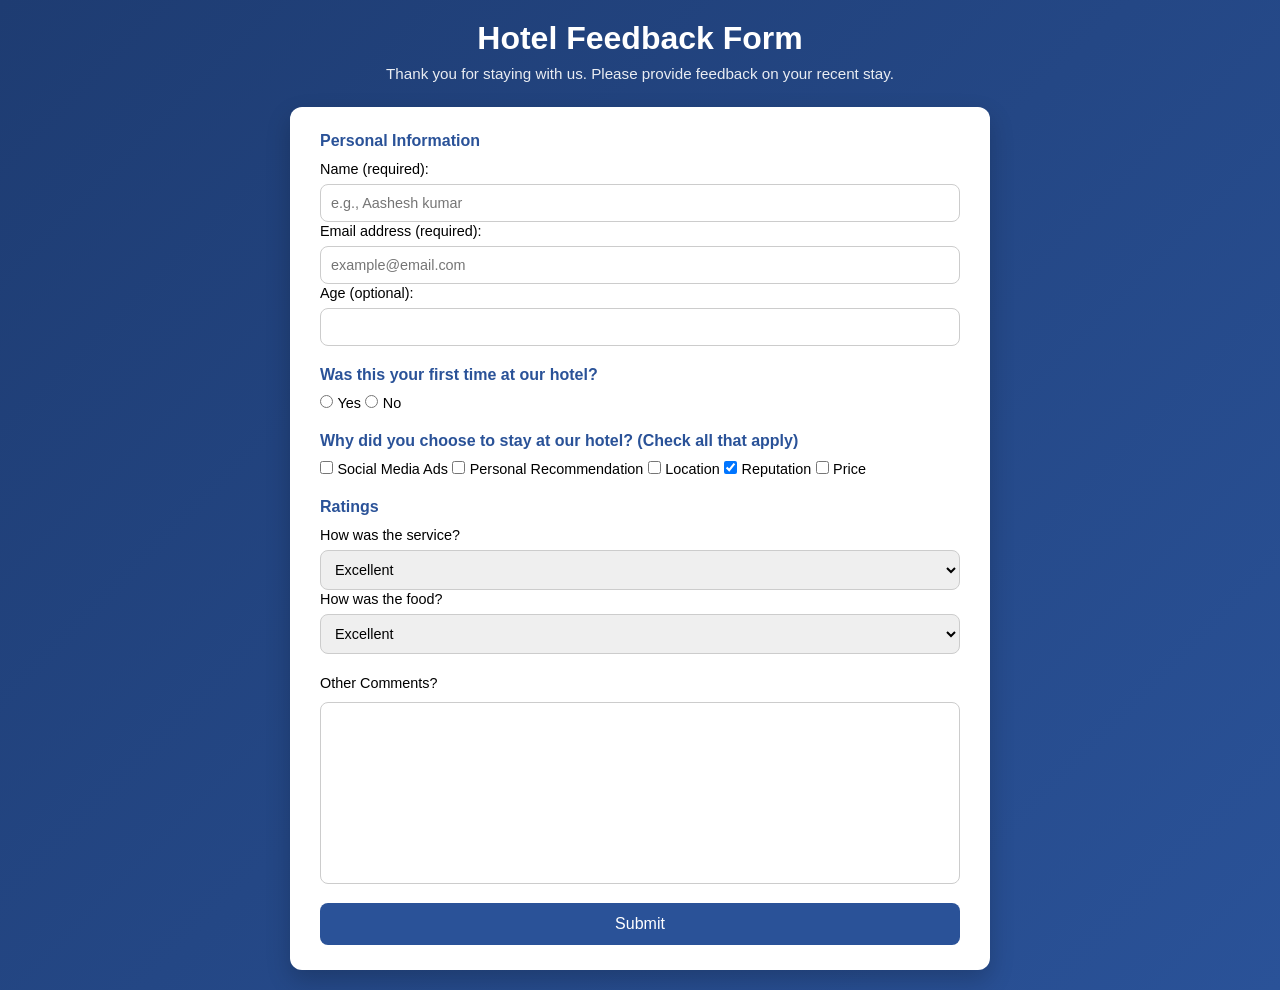
==== index.html @ 633caebf "Rename form.html to index.html" ====
<!DOCTYPE html>
<html lang="en">
  <head>
  <meta charset="UTF-8">
    <meta name="viewport" content="width=device-width, initial-scale=1.0">
    <title>Hotel Feedback Form</title>
  </head>
  <body>
    <header>
      <h1>Hotel Feedback Form</h1>
      <p>
        Thank you for staying with us. Please provide feedback on your recent
        stay.
      </p>
	  <link rel="stylesheet" href="style.css">
    </header>
    <main>
      <form method="POST" action="https://hotel-feedback.freecodecamp.org">
        <fieldset>
          <legend>Personal Information</legend>
          <label for="full-name">Name (required):</label>
          <input type="text" id="full-name" name="name" placeholder="e.g., Aashesh kumar" required size="20">

          <label for="email">Email address (required):</label>
          <input
            placeholder="example@email.com"
            required
            id="email"
            type="email"
            name="email"
            size="20"
          />
          <label for="age">Age (optional):</label>
          <input type="number" name="age" id="age" min="3" max="100" />
        </fieldset>

        <fieldset>
          <legend>Was this your first time at our hotel?</legend>
          <input id="yes-option" type="radio" name="hotel-stay" value="yes" />
          <label for="yes-option">Yes</label>
          <input id="no-option" type="radio" name="hotel-stay" value="no" />
          <label for="no-option">No</label>
        </fieldset>

        <fieldset>
          <legend>
            Why did you choose to stay at our hotel? (Check all that apply)
          </legend>

          <input type="checkbox" id="ads" name="choice" value="ads" />
          <label for="ads">Social Media Ads</label>

          <input
            type="checkbox"
            id="recommendation"
            name="choice"
            value="recommendation"
          />
          <label for="recommendation">Personal Recommendation</label>
          
          <input type="checkbox" id="location" name="choice" value="location" />
          <label for="location">Location</label>

          <input
            checked
            type="checkbox"
            id="reputation"
            name="choice"
            value="reputation"
          />
          <label for="reputation">Reputation</label>
          
          <input type="checkbox" id="price" name="choice" value="price" />
          <label for="price">Price</label>
        </fieldset>

        <fieldset>
          <legend>Ratings</legend>
          <label for="service">How was the service?</label>
          <select name="service" id="service">
            <option value="poor">Poor</option>
            <option value="satisfactory">Satisfactory</option>
            <option value="good">Good</option>
            <option value="very-good">Very Good</option>
            <option selected value="excellent">Excellent</option>
          </select>
		  
            <label for="food">How was the food?</label>
            <select name="food" id="food">
            <option value="poor">Poor</option>
            <option value="satisfactory">Satisfactory</option>
            <option value="good">Good</option>
            <option value="very-good">Very Good</option>
            <option selected value="excellent">Excellent</option>
          </select>
		  
         </fieldset>
		  
          <label for="comments">Other Comments?</label>
          <textarea id="comments" name="comments" cols="30" rows="10"></textarea>
          <button type="submit" >Submit</button>
		  
         </form>
          </main>
          </body>
          </html>
---- style.css ----
/* ===== Reset ===== */
    * {
      margin: 0;
      padding: 0;
      box-sizing: border-box;
    }

    /* ===== Body ===== */
    body {
      font-family: 'Segoe UI', Tahoma, Geneva, Verdana, sans-serif;
      background: linear-gradient(135deg, #1e3c72, #2a5298);
      min-height: 100vh;
      padding: 20px;
    }

    /* ===== Header ===== */
    header {
      text-align: center;
      color: #ffffff;
      margin-bottom: 25px;
    }

    header h1 {
      font-size: 2rem;
      margin-bottom: 8px;
    }

    header p {
      font-size: 0.95rem;
      opacity: 0.9;
    }

    /* ===== Main Container ===== */
    main {
      max-width: 700px;
      margin: auto;
      background: #ffffff;
      padding: 25px 30px;
      border-radius: 12px;
      box-shadow: 0 10px 25px rgba(0, 0, 0, 0.2);
    }

    /* ===== Fieldsets ===== */
    fieldset {
      border: none;
      margin-bottom: 20px;
    }

    legend {
      font-weight: 600;
      color: #2a5298;
      margin-bottom: 10px;
    }

    /* ===== Labels ===== */
    label {
      font-size: 0.9rem;
    }

    /* ===== Inputs ===== */
    input[type="text"],
    input[type="email"],
    input[type="number"],
    select,
    textarea {
      width: 100%;
      padding: 10px;
      margin-top: 6px;
      border-radius: 8px;
      border: 1px solid #ccc;
      font-size: 0.9rem;
      transition: 0.3s;
    }

    input:focus,
    select:focus,
    textarea:focus {
      border-color: #2a5298;
      outline: none;
      box-shadow: 0 0 5px rgba(42, 82, 152, 0.4);
    }

    /* ===== Radio & Checkbox (Desktop inline) ===== */
    .options {
      display: flex;
      flex-wrap: wrap;
      gap: 10px 20px;
      margin-top: 10px;
    }

    .options label {
      display: flex;
      align-items: center;
      gap: 5px;
      cursor: pointer;
    }

    /* ===== Textarea ===== */
    textarea {
      resize: none;
      margin-top: 10px;
    }

    /* ===== Button ===== */
    button {
      width: 100%;
      padding: 12px;
      background-color: #2a5298;
      color: white;
      border: none;
      border-radius: 8px;
      font-size: 1rem;
      margin-top: 15px;
      cursor: pointer;
      transition: 0.3s;
    }

    button:hover {
      background-color: #1e3c72;
      transform: translateY(-2px);
    }

    /* ===== Mobile Optimization ===== */
    @media (max-width: 600px) {

      header h1 {
        font-size: 1.5rem;
      }

      main {
        padding: 20px;
      }

      /* Stack options vertically on mobile */
      .options {
        flex-direction: column;
        gap: 8px;
      }
    }
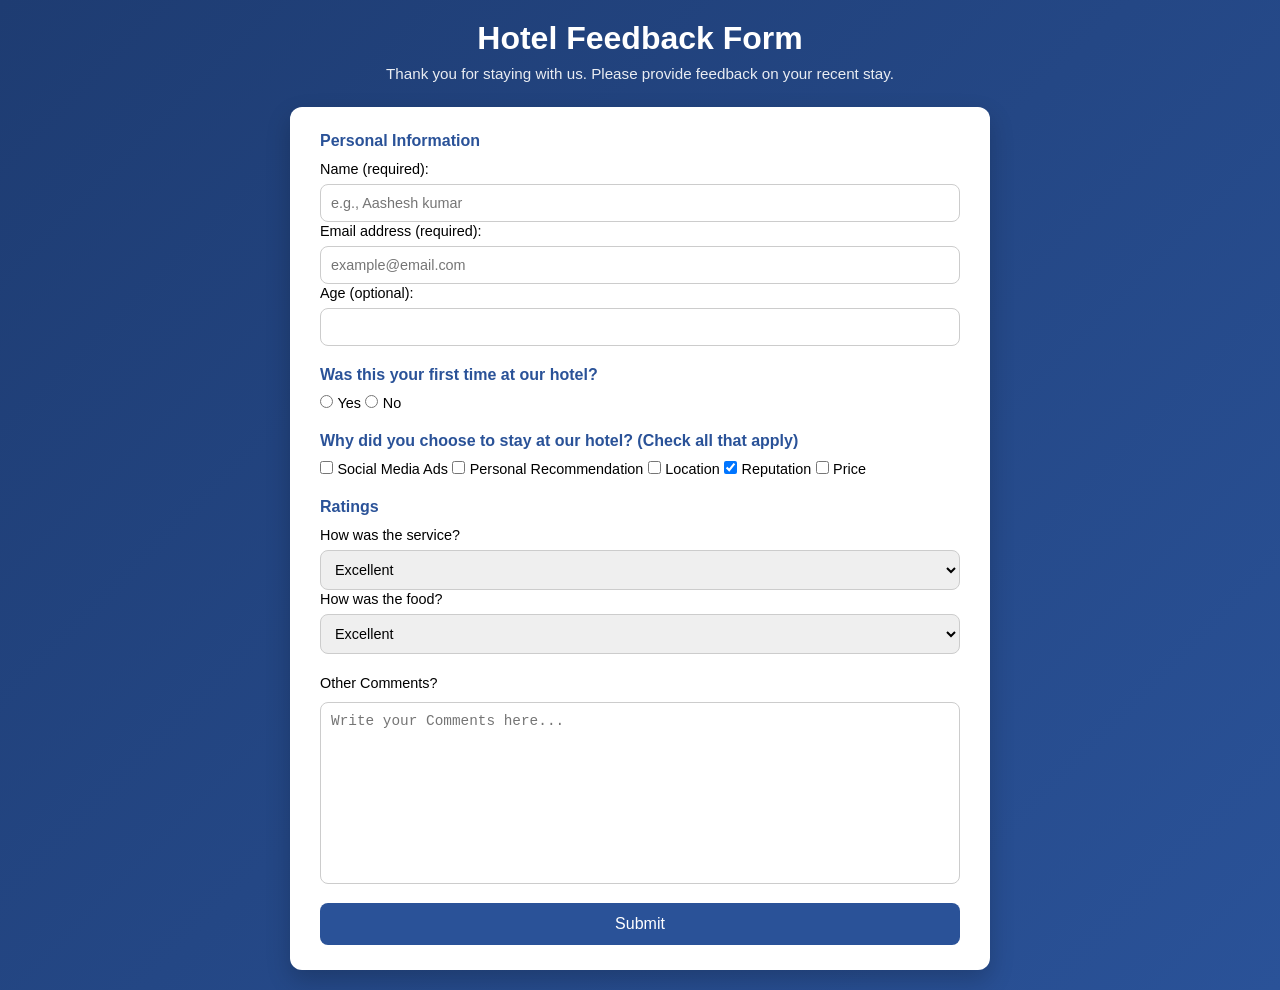
==== commit 97b8389c: "Fix HTML encoding issues in index.html" ====
--- a/index.html
+++ b/index.html
@@ -97,7 +97,7 @@
          </fieldset>
 		  
           <label for="comments">Other Comments?</label>
-          <textarea id="comments" name="comments" cols="30" rows="10"></textarea>
+          <textarea id="comments" name="comments" placeholder="Write your Comments here..." cols="30" rows="10"></textarea>
           <button type="submit" >Submit</button>
 		  
          </form>
